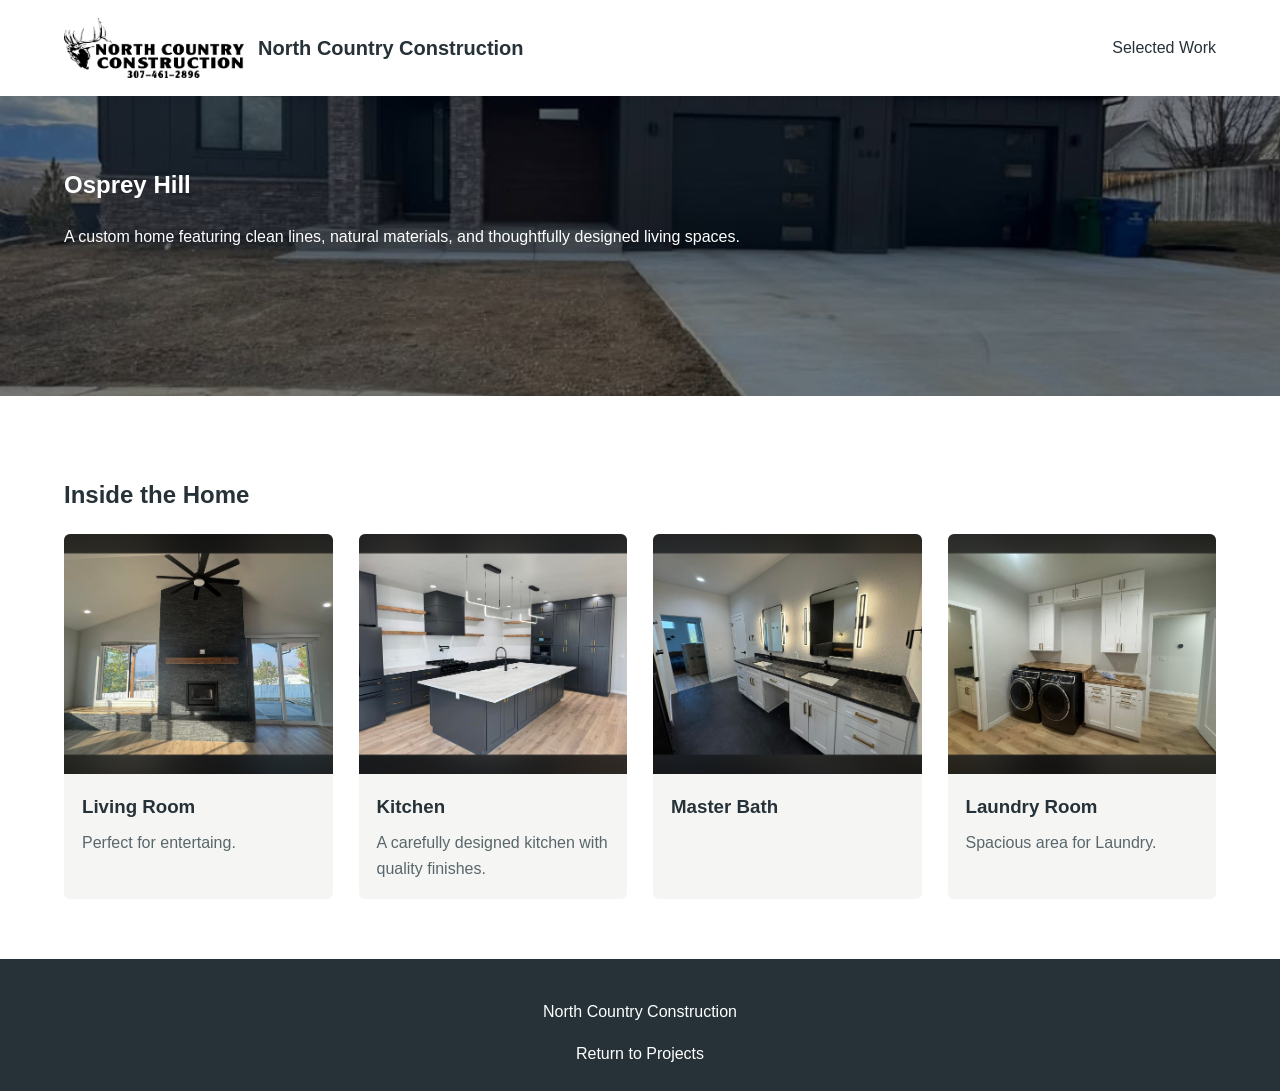
==== Osprey Hill.html @ 3402080b "Add Osprey Hill and Pheasant Draw projects" ====
<!DOCTYPE html>
<html lang="en">
<head>
    <meta charset="UTF-8">
    <meta name="viewport" content="width=device-width, initial-scale=1.0">
    <title>Osprey Hill | North Country Construction</title>
    <link rel="stylesheet" href="style.css">
</head>
<body>
    <header class="site-header">
        <a href="index.html" class="site-brand">
            <img src="ncc-logo.png"
                 alt="North Country Construction logo"
                 class="site-logo">
            <span>North Country Construction</span>
        </a>
        <nav>
            <a href="index.html#projects">Selected Work</a>
        </nav>
    </header>

    <section class="project-hero"
             style="background-image:
             linear-gradient(rgb(0 0 0 / 45%), rgb(0 0 0 / 45%)),
             url('images/Osprey Hill/exterior.png')">
        <h1>Osprey Hill</h1>
        <p>A custom home featuring clean lines, natural materials, and thoughtfully designed living spaces.</p>
    </section>

    <main>
        <section class="projects">
            <h2>Inside the Home</h2>
            <div class="project-grid">
                
            <article class="project-card">
                <img src="images/Osprey Hill/living room.PNG" alt="Living Room">

                <div class="project-info">
                    <h3>Living Room</h3>
                    <p>Perfect for entertaing.</p>
                </div>

            </article>

            <article class="project-card">
                <img src="images/Osprey Hill/kitchen.PNG" alt="Kitchen">

                <div class="project-info">
                    <h3>Kitchen</h3>
                    <p>A carefully designed kitchen with quality finishes.</p>
                </div>

            </article>

            <article class="project-card">
                <img src="images/Osprey Hill/master bath.PNG" alt="Master Bath">

                <div class="project-info">
                    <h3>Master Bath</h3>

                </div>

            </article>

            <article class="project-card">
                <img src="images/Osprey Hill/laundry room.PNG" alt="Laundry Room">

                <div class="project-info">
                    <h3>Laundry Room</h3>
                    <p>Spacious area for Laundry.</p>
                </div>

            </article>

            </div>
        </section>
    </main>

    <footer>
        <p>North Country Construction</p>
        <a href="index.html">Return to Projects</a>
    </footer>
</body>
</html>
---- style.css ----
/* ---------- Global defaults ---------- */

* {
    box-sizing: border-box;
}

html {
    scroll-behavior: smooth;
}

body {
    margin: 0;
    font-family: Arial, sans-serif;
    line-height: 1.6;
    color: #263238;
    background-color: #fff;
}

a {
    color: inherit;
    text-decoration: none;
}

/* ---------- Hero and navigation ---------- */

.hero {
    min-height: 430px;
    padding: 24px max(5%, calc((100% - 1200px) / 2));
    color: white;

    /* A dark overlay helps text remain readable over the image. */
    background:
        linear-gradient(rgb(0 0 0 / 55%), rgb(0 0 0 / 45%)),
        url("homepage-exterior.jpg") center 55% / cover no-repeat;
}

/* Banner for individual project pages.
   Its background is independent of the homepage. */
.project-hero {
    min-height: 300px;
    padding: 50px 5%;
    color: white;

    background:
        linear-gradient(rgb(0 0 0 / 45%), rgb(0 0 0 / 45%)),
        url("https://images.unsplash.com/photo-1600607687939-ce8a6c25118c?auto=format&fit=crop&w=1800&q=85") center / cover no-repeat;
}

.navigation {
    display: flex;
    justify-content: space-between;
    align-items: center;
    gap: 20px;
}

.brand {
    font-weight: bold;
    letter-spacing: 2px;
}

.hero-content {
    max-width: 650px;
    margin: 85px 0 45px;
}

.eyebrow {
    font-size: 0.78rem;
    font-weight: bold;
    letter-spacing: 2px;
    text-transform: uppercase;
}

.hero h1 {
    margin: 10px 0;
    font-size: clamp(2.4rem, 6vw, 4.5rem);
    line-height: 1.1;
}

.cta {
    display: inline-block;
    margin-top: 18px;
    padding: 12px 20px;
    border: 1px solid white;
    border-radius: 4px;
    transition: background-color 0.2s, color 0.2s;
}

.cta:hover {
    background-color: white;
    color: #263238;
}


/* ---------- Company philosophy ---------- */

.philosophy-section {
    max-width: 1200px;
    margin: 0 auto;
    padding: 48px 24px;
    background-color: #f5f6f4;
}

.philosophy-section h2 {
    margin: 0 0 24px;
    font-size: 2.2rem;
    line-height: 1.2;
}

.philosophy-section p:not(.eyebrow) {
    max-width: 900px;
    margin: 0 0 16px;
    color: #59666b;
    line-height: 1.7;
}

.philosophy-section p:last-child {
    margin-bottom: 0;
}

/* ---------- Project gallery ---------- */

.projects-section {
    max-width: 1200px;
    margin: 0 auto;
    padding: 60px 24px;
}

/* Give individual project galleries the same spacing
   and width control as the homepage project section. */
.projects {
    max-width: 1200px;
    margin: 0 auto;
    padding: 60px 24px;
}

.projects-section h2 {
    margin: 0;
    font-size: 2.2rem;
}

.section-intro {
    margin-top: 8px;
    margin-bottom: 30px;
    color: #59666b;
}

.project-grid {
    display: grid;

    /* Create as many columns as fit, each at least 260px wide. */
    grid-template-columns: repeat(auto-fit, minmax(min(100%, 260px), 1fr));
    gap: 26px;
}

.project-card {
    overflow: hidden;
    border-radius: 6px;
    background-color: #f5f6f4;
    transition: transform 0.2s, box-shadow 0.2s;
}

.project-card:hover {
    transform: translateY(-4px);
    box-shadow: 0 8px 24px rgb(0 0 0 / 12%);
}

.project-card img {
    display: block;
    width: 100%;
    height: 240px;
    object-fit: cover;
}

.project-info {
    padding: 18px;
}

.project-info h3 {
    margin: 0 0 8px;
}

.project-info p {
    margin: 0;
    color: #59666b;
}

/* ---------- Contact section ---------- */

.contact-section {
    max-width: 1200px;
    box-sizing: border-box;
    margin: 0 auto;
    padding: 48px 24px;
    text-align: center;
    background: #f5f6f4;
    color: #24312d;
}

.contact-section h2 {
    margin: 0 0 16px;
    font-size: 2.2rem;
    line-height: 1.2;
}

.contact-section p:not(.eyebrow) {
    margin: 0 0 16px;
    line-height: 1.7;
    color: #59666b;
}

.contact-section a {
    color: inherit;
    font-weight: 600;
    text-decoration: underline;
    text-underline-offset: 3px;
}

.contact-section a:hover {
    color: #263f46;
}

.contact-section p:last-child {
    margin-bottom: 0;
}

/* ---------- Footer ---------- */

footer {
    padding: 24px;
    text-align: center;
    background-color: #263238;
    color: white;
}

/* ---------- Small screens ---------- */

@media (max-width: 600px) {
    .hero {
        min-height: 380px;
    }

    .hero-content {
        margin-top: 65px;
    }

    .projects-section {
        padding: 40px 18px;
    }
}

/* Make linked project cards look like ordinary cards. */
.project-link {
    color: inherit;
    text-decoration: none;
}

/* Header layout: logo and business name on the left,
   navigation on the right. */
.site-header {
    display: flex;
    align-items: center;
    justify-content: space-between;
    gap: 24px;
    padding: 16px 5%;
    background: white;
}

/* Keep the logo and company name together. */
.site-brand {
    display: flex;
    align-items: center;
    gap: 14px;
    color: inherit;
    text-decoration: none;
    font-size: 1.25rem;
    font-weight: bold;
}

/* Preserve the logo's proportions and transparency. */
.site-logo {
    display: block;
    width: auto;
    height: 64px;
    max-width: 180px;
    object-fit: contain;
}

/* Let the header adapt to narrower screens. */
@media (max-width: 600px) {
    .site-header {
        flex-wrap: wrap;
    }

    .site-logo {
        height: 48px;
        max-width: 140px;
    }

    .brand {
        font-size: 1rem;
    }
}

/* Footer contact area */
.site-footer {
    background: #24312d;
    color: white;
    padding: 45px 24px;
}

.footer-content {
    max-width: 1200px;
    margin: 0 auto;
}

.site-footer h2 {
    margin-top: 0;
    margin-bottom: 15px;
}

.site-footer p {
    line-height: 1.6;
}

.site-footer a {
    color: white;
    text-decoration: underline;
}

.site-footer a:hover {
    text-decoration: none;
}

.site-footer .copyright {
    margin-top: 30px;
    font-size: 0.9rem;
    opacity: 0.8;
}

/* Quote request section */
.quote-section {
    max-width: 1200px;
    box-sizing: border-box;
    margin: 32px auto 0;
    background: #f5f6f4;
    color: #24312d;
    padding: 48px 24px;
}

.quote-content {
    max-width: 760px;
    margin: 0 auto;
    text-align: center;
}

.quote-content h2 {
    margin-top: 10px;
    margin-bottom: 20px;
}

.quote-content p {
    line-height: 1.7;
}

.quote-content button {
    margin-top: 20px;
    padding: 14px 28px;
    background: #24312d;
    color: white;
    border: none;
    border-radius: 4px;
    font-size: 1rem;
    cursor: pointer;
}

.quote-content button:hover {
    background: #3b5149;
}

#quoteMessage {
    margin-top: 20px;
    font-size: 0.9rem;
    color: #555;
}

/* Quote request form */
#quoteForm {
    margin-top: 35px;
    text-align: left;
}

.form-field {
    margin-bottom: 22px;
}

.form-field label {
    display: block;
    margin-bottom: 8px;
    font-weight: bold;
}

.form-field input,
.form-field textarea,
.form-field select {
    display: block;
    width: 100%;
    box-sizing: border-box;
    padding: 12px;
    border: 1px solid #c8ccc7;
    border-radius: 4px;
    background: white;
    color: #24312d;
    font: inherit;
}

.form-field textarea {
    resize: vertical;
}

.form-field input:focus,
.form-field textarea:focus,
.form-field select:focus {
    outline: 2px solid #527365;
    outline-offset: 1px;
}

#quoteForm button {
    display: block;
    margin: 28px auto 0;
}

#quoteForm #quoteMessage {
    text-align: center;
}

/* Prominent Email Jake button */
.email-jake-button {
    display: inline-block;
    margin-top: 12px;
    padding: 14px 28px;
    background: #24312d;
    color: white;
    text-decoration: none;
    font-weight: bold;
    border-radius: 4px;
}

.email-jake-button:hover {
    background: #3b5149;
}

/* Visually separate the optional project questions. */
.optional-project-details {
    margin-top: 40px;
    padding: 25px;
    background: #e9e8e1;
    border-radius: 6px;
}

.optional-project-details h3 {
    margin-top: 0;
    margin-bottom: 10px;
}

.optional-intro,
.field-note {
    font-size: 0.95rem;
    line-height: 1.6;
    color: #4f5752;
}

.field-note {
    margin-top: 8px;
    margin-bottom: 0;
}
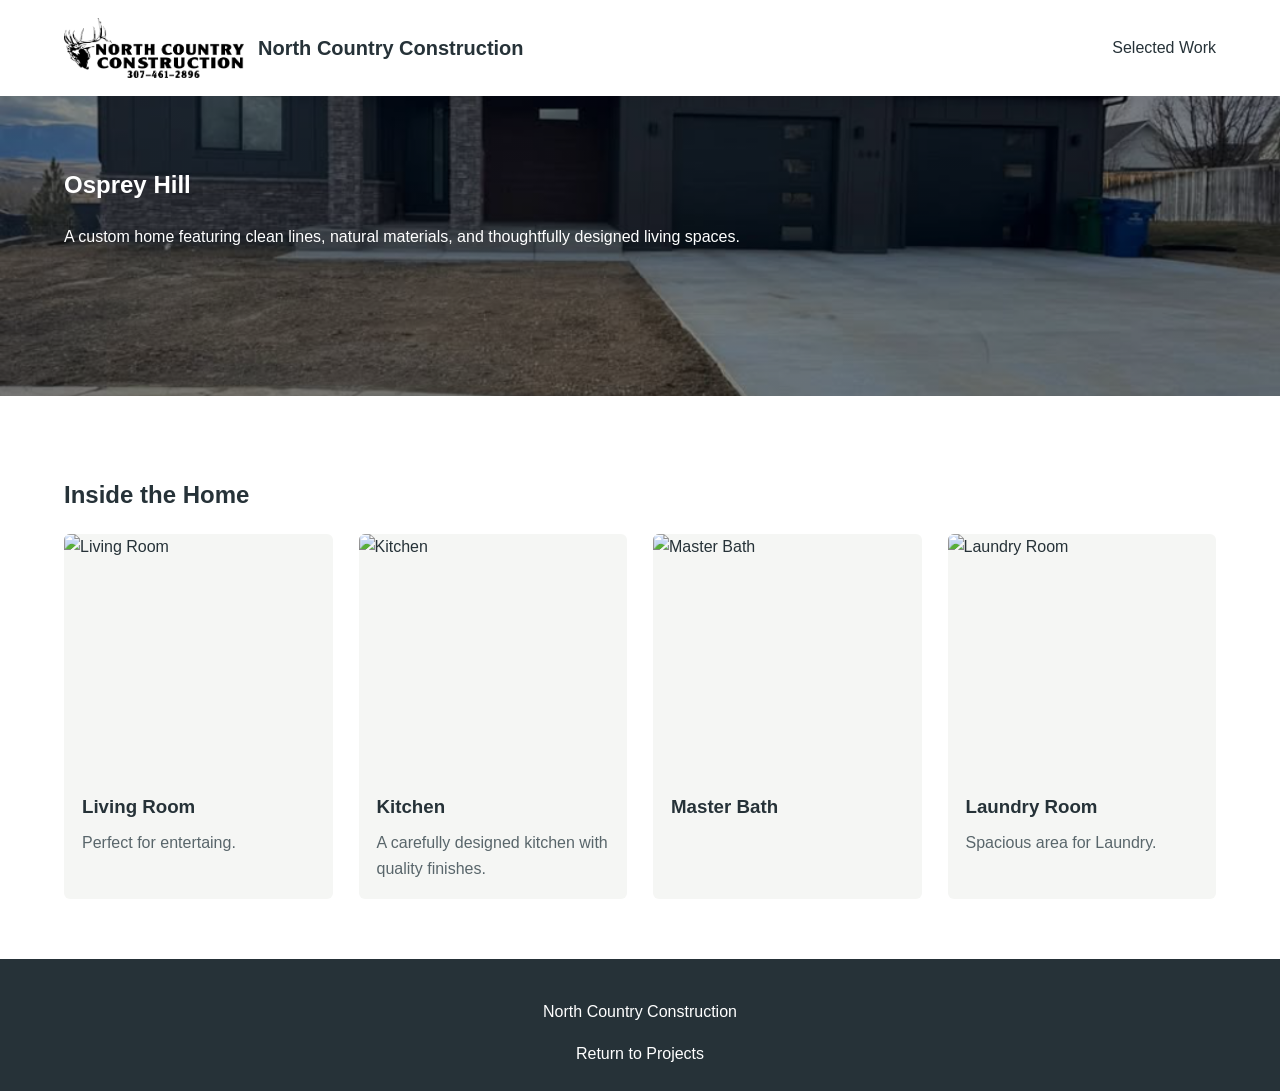
==== commit 625e1b5c: "Fix Pheasant Draw exterior image filename" ====
--- a/Osprey Hill.html
+++ b/Osprey Hill.html
@@ -33,7 +33,7 @@
             <div class="project-grid">
                 
             <article class="project-card">
-                <img src="images/Osprey Hill/living room.PNG" alt="Living Room">
+                <img src="images/Osprey Hill/living room.png" alt="Living Room">
 
                 <div class="project-info">
                     <h3>Living Room</h3>
@@ -43,7 +43,7 @@
             </article>
 
             <article class="project-card">
-                <img src="images/Osprey Hill/kitchen.PNG" alt="Kitchen">
+                <img src="images/Osprey Hill/kitchen.png" alt="Kitchen">
 
                 <div class="project-info">
                     <h3>Kitchen</h3>
@@ -53,7 +53,7 @@
             </article>
 
             <article class="project-card">
-                <img src="images/Osprey Hill/master bath.PNG" alt="Master Bath">
+                <img src="images/Osprey Hill/master bath.png" alt="Master Bath">
 
                 <div class="project-info">
                     <h3>Master Bath</h3>
@@ -63,7 +63,7 @@
             </article>
 
             <article class="project-card">
-                <img src="images/Osprey Hill/laundry room.PNG" alt="Laundry Room">
+                <img src="images/Osprey Hill/laundry room.png" alt="Laundry Room">
 
                 <div class="project-info">
                     <h3>Laundry Room</h3>
